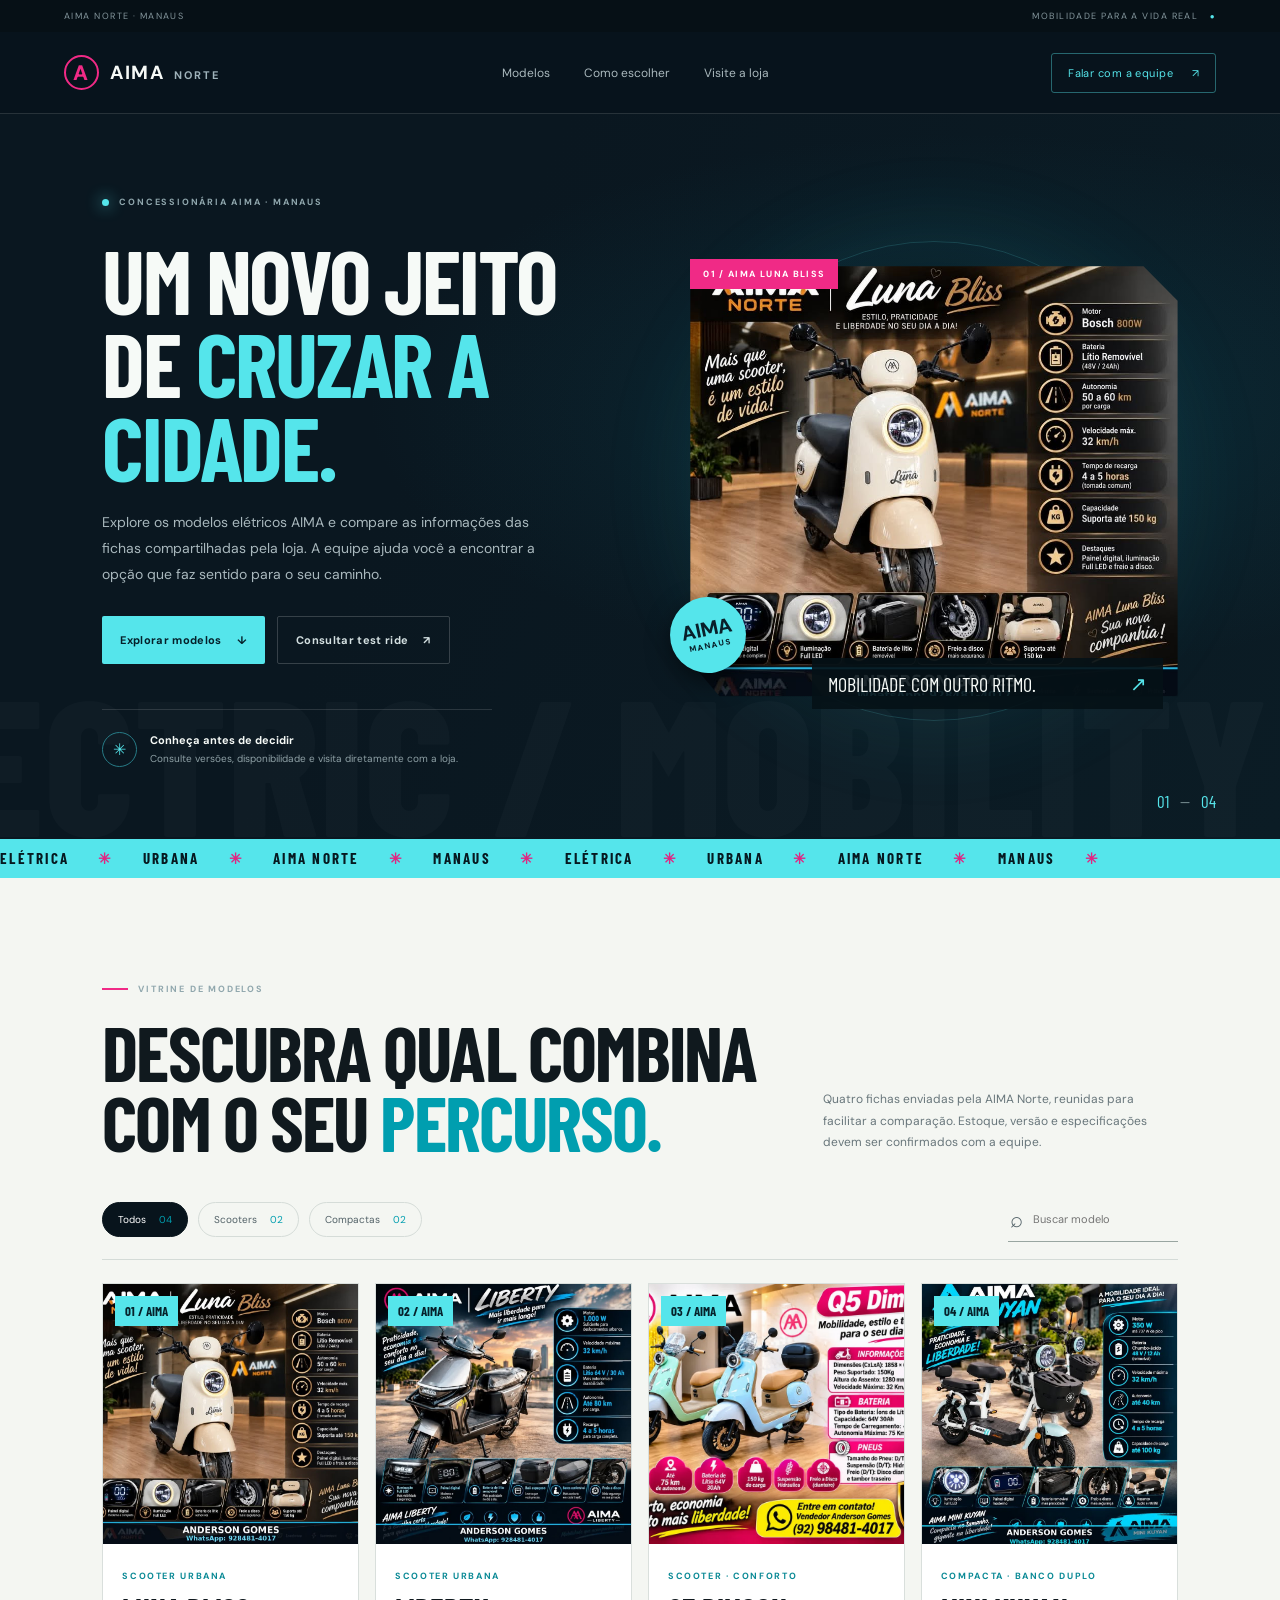
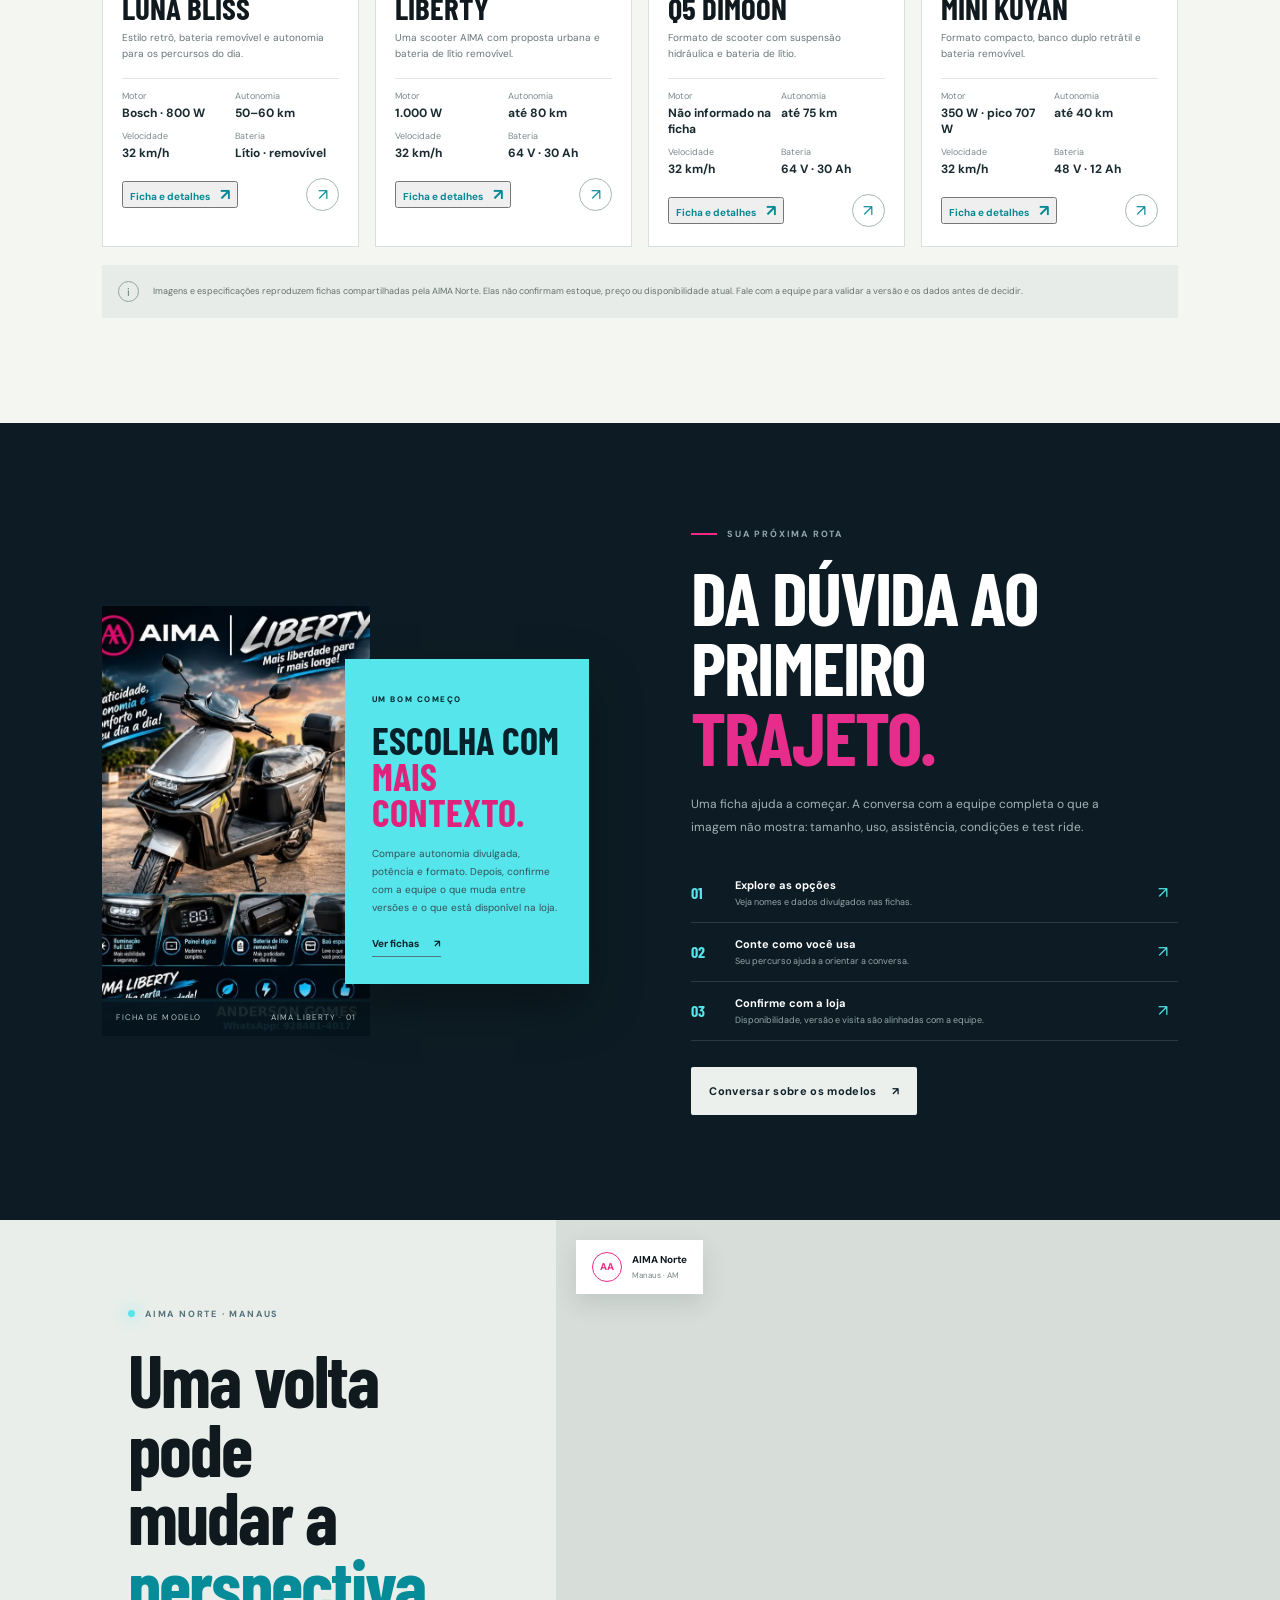
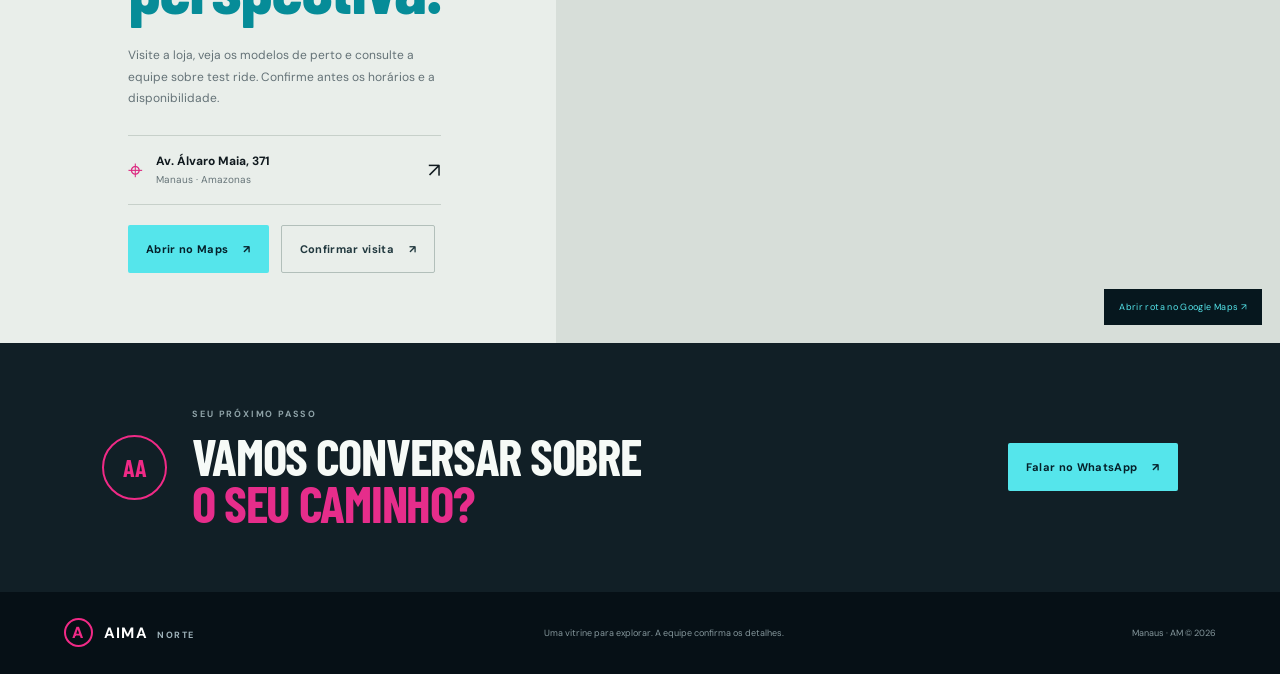
==== index.html @ de859f5a "Create AIMA Norte electric mobility catalog concept" ====
<!doctype html>
<html lang="pt-BR">
<head>
<meta charset="utf-8"><meta name="viewport" content="width=device-width, initial-scale=1"><meta name="theme-color" content="#08141c">
<title>AIMA Norte — mobilidade elétrica em Manaus</title><meta name="description" content="Conheça as fichas de modelos AIMA compartilhadas pela AIMA Norte em Manaus. Consulte especificações e confirme disponibilidade com a equipe.">
<link rel="preconnect" href="https://fonts.googleapis.com"><link rel="preconnect" href="https://fonts.gstatic.com" crossorigin><link href="https://fonts.googleapis.com/css2?family=Barlow+Condensed:wght@500;600;700;800&family=DM+Sans:wght@400;500;600;700&display=swap" rel="stylesheet"><link rel="stylesheet" href="styles.css">
</head><body>
<div class="topline"><span>AIMA NORTE · MANAUS</span><span>Mobilidade para a vida real <i>●</i></span></div>
<header class="nav"><a class="brand" href="#inicio" aria-label="AIMA Norte início"><span class="brand-mark">A</span><span>AIMA <b>NORTE</b></span></a><nav><a href="#modelos">Modelos</a><a href="#escolha">Como escolher</a><a href="#visite">Visite a loja</a></nav><a class="nav-cta" href="https://wa.me/5592986165018?text=Ol%C3%A1%2C%20vim%20pela%20vitrine%20da%20AIMA%20Norte%20e%20quero%20consultar%20os%20modelos." target="_blank" rel="noreferrer">Falar com a equipe <span>↗</span></a><button class="menu-toggle" aria-label="Abrir menu">☰</button></header>
<main>
<section class="hero" id="inicio"><div class="hero-copy"><div class="eyebrow"><span class="pulse"></span> CONCESSIONÁRIA AIMA · MANAUS</div><h1>Um novo jeito<br>de <em>cruzar a cidade.</em></h1><p>Explore os modelos elétricos AIMA e compare as informações das fichas compartilhadas pela loja. A equipe ajuda você a encontrar a opção que faz sentido para o seu caminho.</p><div class="hero-actions"><a class="button primary" href="#modelos">Explorar modelos <span>↓</span></a><a class="button quiet" href="https://wa.me/5592986165018?text=Ol%C3%A1%2C%20quero%20saber%20sobre%20test%20ride%20na%20AIMA%20Norte." target="_blank" rel="noreferrer">Consultar test ride <span>↗</span></a></div><div class="hero-proof"><div class="proof-icon">✳</div><div><b>Conheça antes de decidir</b><small>Consulte versões, disponibilidade e visita diretamente com a loja.</small></div></div></div><div class="hero-art"><div class="hero-orbit"></div><div class="hero-tag">01 / AIMA LUNA BLISS</div><img src="assets/aima-1.jpg" alt="Ficha ilustrada da scooter elétrica AIMA Luna Bliss enviada pela AIMA Norte"><div class="hero-caption"><span>Mobilidade com outro ritmo.</span><span>↗</span></div><div class="hero-stamp">AIMA<br><small>MANAUS</small></div></div><div class="hero-index">01 <span>—</span> 04</div></section>
<div class="ticker"><div>ELÉTRICA <b>✳</b> URBANA <b>✳</b> AIMA NORTE <b>✳</b> MANAUS <b>✳</b> ELÉTRICA <b>✳</b> URBANA <b>✳</b> AIMA NORTE <b>✳</b> MANAUS <b>✳</b></div></div>
<section class="models section" id="modelos"><div class="section-head"><div><div class="eyebrow"><span class="line"></span> VITRINE DE MODELOS</div><h2>Descubra qual combina<br>com o seu <em>percurso.</em></h2></div><p>Quatro fichas enviadas pela AIMA Norte, reunidas para facilitar a comparação. Estoque, versão e especificações devem ser confirmados com a equipe.</p></div><div class="filters" role="group" aria-label="Filtrar modelos"><button class="filter active" data-filter="all">Todos <span>04</span></button><button class="filter" data-filter="scooter">Scooters <span>02</span></button><button class="filter" data-filter="compacta">Compactas <span>02</span></button><label class="search"><span>⌕</span><input id="search" type="search" placeholder="Buscar modelo" aria-label="Buscar modelo"></label></div><div class="product-grid" id="product-grid"></div><div class="catalog-note"><span>i</span><p>Imagens e especificações reproduzem fichas compartilhadas pela AIMA Norte. Elas não confirmam estoque, preço ou disponibilidade atual. Fale com a equipe para validar a versão e os dados antes de decidir.</p></div></section>
<section class="compare section" id="escolha"><div class="compare-visual"><div class="compare-photo"><img src="assets/aima-2.jpg" alt="Ficha do modelo AIMA Liberty com imagem da scooter e características divulgadas"><div class="photo-label"><span>FICHA DE MODELO</span><span>AIMA LIBERTY · 01</span></div></div><div class="compare-card"><span class="mini-kicker">UM BOM COMEÇO</span><h3>Escolha com<br><em>mais contexto.</em></h3><p>Compare autonomia divulgada, potência e formato. Depois, confirme com a equipe o que muda entre versões e o que está disponível na loja.</p><a href="#modelos" class="text-link">Ver fichas <span>↗</span></a></div></div><div class="compare-copy"><div class="eyebrow"><span class="line"></span> SUA PRÓXIMA ROTA</div><h2>Da dúvida ao<br>primeiro <em>trajeto.</em></h2><p>Uma ficha ajuda a começar. A conversa com a equipe completa o que a imagem não mostra: tamanho, uso, assistência, condições e test ride.</p><div class="steps"><div class="step"><span>01</span><div><b>Explore as opções</b><small>Veja nomes e dados divulgados nas fichas.</small></div><span>↗</span></div><div class="step"><span>02</span><div><b>Conte como você usa</b><small>Seu percurso ajuda a orientar a conversa.</small></div><span>↗</span></div><div class="step"><span>03</span><div><b>Confirme com a loja</b><small>Disponibilidade, versão e visita são alinhadas com a equipe.</small></div><span>↗</span></div></div><a class="button dark" href="https://wa.me/5592986165018?text=Ol%C3%A1%2C%20estou%20comparando%20os%20modelos%20AIMA.%20Podem%20me%20ajudar%20a%20escolher%20uma%20op%C3%A7%C3%A3o%20para%20meu%20percurso%3F" target="_blank" rel="noreferrer">Conversar sobre os modelos <span>↗</span></a></div></section>
<section class="visit" id="visite"><div class="visit-copy"><div class="eyebrow"><span class="pulse"></span> AIMA NORTE · MANAUS</div><h2>Uma volta pode<br>mudar a <em>perspectiva.</em></h2><p>Visite a loja, veja os modelos de perto e consulte a equipe sobre test ride. Confirme antes os horários e a disponibilidade.</p><div class="address"><span class="pin">⌖</span><div><b>Av. Álvaro Maia, 371</b><small>Manaus · Amazonas</small></div><a href="https://www.google.com/maps/search/?api=1&query=AIMA+Norte+Motos+El%C3%A9tricas%2C+Av.+%C3%81lvaro+Maia%2C+371%2C+Manaus" target="_blank" rel="noreferrer" aria-label="Abrir rota no Google Maps">↗</a></div><div class="visit-actions"><a class="button primary" href="https://www.google.com/maps/search/?api=1&query=AIMA+Norte+Motos+El%C3%A9tricas%2C+Av.+%C3%81lvaro+Maia%2C+371%2C+Manaus" target="_blank" rel="noreferrer">Abrir no Maps <span>↗</span></a><a class="button outline" href="https://wa.me/5592986165018?text=Ol%C3%A1%2C%20gostaria%20de%20confirmar%20o%20endere%C3%A7o%20e%20os%20hor%C3%A1rios%20da%20loja." target="_blank" rel="noreferrer">Confirmar visita <span>↗</span></a></div></div><div class="map-panel"><iframe title="Mapa da região da AIMA Norte em Manaus" src="https://maps.google.com/maps?q=AIMA%20Norte%20Motos%20El%C3%A9tricas%2C%20Av.%20%C3%81lvaro%20Maia%20371%2C%20Manaus&t=&z=15&ie=UTF8&iwloc=&output=embed" loading="lazy" referrerpolicy="no-referrer-when-downgrade"></iframe><div class="map-marker"><span>AA</span><div><b>AIMA Norte</b><small>Manaus · AM</small></div></div><a class="map-link" target="_blank" rel="noreferrer" href="https://www.google.com/maps/search/?api=1&query=AIMA+Norte+Motos+El%C3%A9tricas%2C+Av.+%C3%81lvaro+Maia%2C+371%2C+Manaus">Abrir rota no Google Maps ↗</a></div></section>
<section class="last-call"><div class="last-symbol">AA</div><div><span class="eyebrow">SEU PRÓXIMO PASSO</span><h2>Vamos conversar sobre<br><em>o seu caminho?</em></h2></div><a class="button primary" href="https://wa.me/5592986165018?text=Ol%C3%A1%2C%20vim%20pela%20vitrine%20da%20AIMA%20Norte.%20Quero%20conhecer%20os%20modelos%20e%20confirmar%20a%20disponibilidade." target="_blank" rel="noreferrer">Falar no WhatsApp <span>↗</span></a></section>
</main><footer><a class="brand" href="#inicio"><span class="brand-mark">A</span><span>AIMA <b>NORTE</b></span></a><span>Uma vitrine para explorar. A equipe confirma os detalhes.</span><span>Manaus · AM © <span id="year"></span></span></footer><dialog id="model-dialog"><button class="dialog-close" aria-label="Fechar">×</button><div id="dialog-content"></div></dialog><script src="app.js"></script></body></html>
---- styles.css ----
:root{--ink:#10191e;--deep:#08141c;--cyan:#55e5eb;--pink:#f02a86;--paper:#f4f6f2;--muted:#a3b1b5;--line:rgba(255,255,255,.13);--font:'DM Sans',sans-serif;--display:'Barlow Condensed',sans-serif}*{box-sizing:border-box}html{scroll-behavior:smooth}body{margin:0;background:var(--deep);color:#f6faf7;font-family:var(--font);-webkit-font-smoothing:antialiased}a{color:inherit;text-decoration:none}button,input{font:inherit}.topline{height:32px;background:#061016;display:flex;justify-content:space-between;padding:0 5vw;align-items:center;color:#84969c;font-size:9px;letter-spacing:.16em;text-transform:uppercase}.topline i{color:var(--cyan);font-size:8px;margin-left:8px}.nav{height:82px;padding:0 5vw;display:flex;align-items:center;justify-content:space-between;border-bottom:1px solid var(--line);position:sticky;top:0;z-index:20;background:rgba(8,20,28,.93);backdrop-filter:blur(18px)}.brand{display:flex;gap:11px;align-items:center;font-weight:700;letter-spacing:.08em;font-size:19px}.brand b{color:#9fb3bb;font-size:11px;letter-spacing:.18em;margin-left:4px}.brand-mark{width:35px;height:35px;border:2px solid var(--pink);border-radius:50%;display:grid;place-items:center;color:var(--pink);font-weight:800;font-size:21px}.nav nav{display:flex;gap:34px;color:#a9b8bd;font-size:12px}.nav nav a:hover{color:var(--cyan)}.nav-cta{border:1px solid rgba(85,229,235,.4);padding:12px 16px;border-radius:3px;font-size:11px;color:var(--cyan);letter-spacing:.04em}.nav-cta span,.button span{margin-left:15px}.menu-toggle{display:none;background:none;border:0;color:white;font-size:24px}.hero{min-height:670px;padding:82px 8vw 72px;display:grid;grid-template-columns:1fr .93fr;gap:5vw;position:relative;overflow:hidden;align-items:center;background:radial-gradient(ellipse at 76% 40%,rgba(14,82,99,.3),transparent 44%),linear-gradient(115deg,#0a1720 35%,#0b1c25)}.hero:after{content:'ELECTRIC / MOBILITY';position:absolute;right:1vw;bottom:-.19em;font-family:var(--display);font-weight:800;font-size:clamp(80px,15vw,220px);color:rgba(255,255,255,.025);white-space:nowrap;pointer-events:none}.hero-copy{max-width:570px;z-index:1}.eyebrow{font-size:9px;letter-spacing:.2em;color:#90a7ad;display:flex;align-items:center;gap:10px;font-weight:700}.pulse{width:7px;height:7px;border-radius:50%;background:var(--cyan);box-shadow:0 0 15px var(--cyan)}.hero h1,.section h2,.compare-copy h2,.visit h2,.last-call h2{font-family:var(--display);font-weight:700;letter-spacing:-.025em;line-height:.93}.hero h1{font-size:clamp(62px,7vw,98px);margin:30px 0 22px;text-transform:uppercase}.hero h1 em,.section h2 em,.compare h3 em,.compare-copy h2 em,.visit h2 em,.last-call h2 em{font-style:normal;color:var(--cyan)}.hero-copy>p{max-width:465px;color:#a9b8bd;font-size:14px;line-height:1.85}.hero-actions,.visit-actions{display:flex;gap:12px;margin-top:28px;flex-wrap:wrap}.button{min-height:48px;padding:0 18px;display:inline-flex;align-items:center;justify-content:center;font-size:11px;font-weight:700;letter-spacing:.03em;border-radius:2px;transition:.2s ease}.button:hover{transform:translateY(-2px)}.primary{background:var(--cyan);color:#05202a}.quiet{color:#d4e0e1;border:1px solid rgba(255,255,255,.18)}.hero-proof{display:flex;align-items:center;gap:13px;margin-top:45px;padding-top:22px;border-top:1px solid var(--line);max-width:390px}.proof-icon{width:35px;height:35px;border-radius:50%;border:1px solid #277b86;color:var(--cyan);display:grid;place-items:center}.hero-proof b,.hero-proof small{display:block}.hero-proof b{font-size:11px}.hero-proof small{font-size:10px;color:#8fa1a6;margin-top:5px}.hero-art{position:relative;min-height:480px;display:flex;align-items:center;justify-content:center}.hero-orbit{position:absolute;width:min(38vw,480px);aspect-ratio:1;border:1px solid rgba(85,229,235,.19);border-radius:50%;box-shadow:0 0 100px rgba(40,195,206,.12),inset 0 0 80px rgba(40,195,206,.08)}.hero-art img{position:relative;z-index:1;width:min(100%,560px);height:430px;object-fit:cover;object-position:25% 42%;border-radius:3px;clip-path:polygon(0 0,93% 0,100% 8%,100% 100%,6% 100%,0 92%);box-shadow:0 25px 80px #0009}.hero-tag{position:absolute;left:0;top:18px;z-index:2;background:var(--pink);color:#fff;padding:9px 13px;font-size:9px;letter-spacing:.15em;font-weight:700}.hero-caption{position:absolute;z-index:2;bottom:12px;right:3%;width:72%;padding:13px 16px;background:rgba(5,17,23,.9);display:flex;justify-content:space-between;align-items:center;font-family:var(--display);font-size:20px;text-transform:uppercase}.hero-caption span+span{color:var(--cyan)}.hero-stamp{position:absolute;bottom:48px;left:-20px;z-index:3;width:76px;height:76px;border-radius:50%;background:var(--cyan);color:#09202a;display:grid;align-content:center;justify-items:center;font-weight:800;font-size:20px;line-height:.8;transform:rotate(-12deg);box-shadow:0 8px 25px #0008}.hero-stamp small{font-size:8px;letter-spacing:.15em;margin-top:5px}.hero-index{position:absolute;right:5vw;bottom:28px;font-family:var(--display);font-size:17px;color:var(--cyan)}.hero-index span{color:#71868c;margin:0 8px}.ticker{overflow:hidden;background:var(--cyan);color:#061920;height:39px;display:flex;align-items:center;font-family:var(--display);font-size:15px;letter-spacing:.15em;font-weight:700;white-space:nowrap}.ticker div{min-width:200%;animation:marquee 26s linear infinite}.ticker b{margin:0 24px;color:#df2783}@keyframes marquee{to{transform:translateX(-50%)}}.section{padding:105px 8vw}.models{background:var(--paper);color:var(--ink)}.section-head{display:flex;justify-content:space-between;align-items:end;gap:35px}.line{width:26px;height:2px;background:var(--pink)}.section h2{font-size:clamp(50px,6vw,76px);margin:22px 0 0;text-transform:uppercase}.section h2 em{color:#009eaf}.section-head>p{max-width:355px;color:#68767b;font-size:12px;line-height:1.8;margin-bottom:4px}.filters{display:flex;align-items:center;gap:10px;margin:40px 0 23px;border-bottom:1px solid #d4dbd7;padding-bottom:17px}.filter{border:1px solid #d5dcd8;background:transparent;border-radius:30px;padding:10px 15px;font-size:10px;color:#526167;cursor:pointer}.filter.active{background:var(--deep);color:white;border-color:var(--deep)}.filter span{color:#009eaf;margin-left:10px}.search{margin-left:auto;display:flex;align-items:center;gap:8px;border-bottom:1px solid #99a6a1;padding:7px 2px;color:#526167}.search span{font-size:22px}.search input{background:none;border:0;outline:0;width:145px;font-size:11px;color:var(--ink)}.product-grid{display:grid;grid-template-columns:repeat(4,minmax(0,1fr));gap:16px}.product{background:#fff;border:1px solid #d9dfdc;position:relative;transition:transform .25s,box-shadow .25s;min-width:0}.product:hover{transform:translateY(-5px);box-shadow:0 16px 35px #10212a18}.product-image{height:260px;position:relative;overflow:hidden;background:#101e25;cursor:pointer}.product-image img{width:100%;height:100%;object-fit:cover;object-position:center;transition:transform .5s}.product:hover .product-image img{transform:scale(1.035)}.product-index{position:absolute;left:12px;top:12px;background:var(--cyan);color:#06212a;padding:7px 10px;font-family:var(--display);font-weight:700;font-size:13px}.product-body{padding:19px}.product-body .model-type{font-size:9px;letter-spacing:.18em;text-transform:uppercase;color:#0b8a96;font-weight:700}.product-body h3{font-family:var(--display);text-transform:uppercase;font-size:31px;line-height:.94;margin:9px 0 8px}.product-body>p{font-size:10px;line-height:1.6;color:#68767b;min-height:32px;margin:0}.spec-list{border-top:1px solid #e1e6e3;margin-top:16px;padding-top:11px;display:grid;grid-template-columns:1fr 1fr;gap:9px}.spec{font-size:9px;color:#7c898d}.spec b{display:block;font-size:12px;color:#1a2b31;margin-top:3px}.product-actions{display:flex;align-items:center;justify-content:space-between;margin-top:17px}.product-link{font-size:10px;font-weight:700;color:#078895}.product-link span{font-size:16px;margin-left:8px}.compare-button{width:33px;height:33px;border-radius:50%;background:white;border:1px solid #a9b6b1;color:#0a8c98;cursor:pointer}.catalog-note{display:flex;gap:14px;padding:16px;background:#e7ece8;margin-top:18px;align-items:center}.catalog-note>span{width:21px;height:21px;display:grid;place-items:center;border:1px solid #94a39e;border-radius:50%;font-size:11px;color:#657570;flex:none}.catalog-note p{font-size:9px;line-height:1.6;color:#65716d;margin:0}.compare{background:#0d1c24;color:white;display:grid;grid-template-columns:1fr 1fr;gap:8vw;align-items:center}.compare-visual{display:grid;grid-template-columns:1.1fr .9fr;align-items:center;position:relative}.compare-photo{height:430px;position:relative;overflow:hidden;background:#142c35}.compare-photo img{width:100%;height:100%;object-fit:cover;object-position:15% center}.photo-label{position:absolute;bottom:0;left:0;right:0;background:#07161eea;padding:14px;display:flex;justify-content:space-between;color:#b5c5c7;font-size:8px;letter-spacing:.14em}.compare-card{background:var(--cyan);color:#06212a;padding:27px;margin-left:-25px;z-index:2;box-shadow:0 22px 50px #0005}.mini-kicker{font-size:8px;letter-spacing:.19em;font-weight:700}.compare h3{font-family:var(--display);font-size:38px;line-height:.95;text-transform:uppercase;margin:15px 0}.compare h3 em{color:#df237c}.compare-card p{font-size:10px;line-height:1.8;color:#345158}.text-link{display:inline-flex;margin-top:10px;font-size:10px;font-weight:700;border-bottom:1px solid #4b7880;padding-bottom:6px}.text-link span{margin-left:15px}.compare-copy .eyebrow{color:#95a8ad}.compare-copy h2{font-size:clamp(53px,6vw,75px);margin:22px 0}.compare-copy h2 em,.last-call h2 em{color:#e62d8b}.compare-copy>p{font-size:12px;line-height:1.85;color:#a3b2b5;max-width:420px}.steps{margin:26px 0}.step{display:grid;grid-template-columns:32px 1fr 20px;align-items:center;gap:12px;padding:14px 0;border-bottom:1px solid var(--line)}.step>span:first-child{font-family:var(--display);font-weight:700;color:var(--cyan);font-size:16px}.step b,.step small{display:block}.step b{font-size:11px}.step small{font-size:9px;color:#95a6aa;margin-top:4px}.step>span:last-child{color:var(--cyan)}.dark{background:#ebf0ed;color:#10232b}.visit{display:grid;grid-template-columns:.85fr 1.15fr;min-height:540px;background:#e9eeea;color:var(--ink)}.visit-copy{padding:88px 9vw 70px 10vw}.visit-copy .eyebrow{color:#547078}.visit h2{font-size:clamp(53px,6vw,74px);margin:25px 0}.visit h2 em{color:#068c98}.visit-copy>p{font-size:12px;line-height:1.8;color:#647277;max-width:390px}.address{display:flex;align-items:center;gap:13px;border-top:1px solid #c7d0ca;border-bottom:1px solid #c7d0ca;padding:17px 0;margin-top:25px;max-width:390px}.pin{font-size:26px;color:#db267f}.address b,.address small{display:block}.address b{font-size:12px}.address small{font-size:10px;color:#667478;margin-top:4px}.address>a{margin-left:auto;font-size:20px}.visit-actions{margin-top:20px}.outline{border:1px solid #b2bfba;color:#21383e}.map-panel{position:relative;min-height:430px;background:#d7ded9;overflow:hidden}.map-panel iframe{width:100%;height:100%;border:0;position:absolute;inset:0;filter:grayscale(.9) contrast(.94)}.map-marker{position:absolute;top:20px;left:20px;background:#fff;padding:12px 16px;display:flex;align-items:center;gap:10px;box-shadow:0 9px 25px #152a2b22}.map-marker>span{width:30px;height:30px;border:1px solid var(--pink);border-radius:50%;display:grid;place-items:center;color:var(--pink);font-weight:700;font-size:10px}.map-marker b,.map-marker small{display:block}.map-marker b{font-size:10px}.map-marker small{font-size:8px;color:#768285;margin-top:4px}.map-link{position:absolute;bottom:18px;right:18px;background:#06171e;color:var(--cyan);padding:12px 15px;font-size:9px;letter-spacing:.04em}.last-call{padding:65px 8vw;display:flex;align-items:center;gap:25px;background:#111f26}.last-symbol{width:65px;height:65px;border-radius:50%;border:2px solid var(--pink);display:grid;place-items:center;color:var(--pink);font-family:var(--display);font-weight:700;font-size:24px;flex:none}.last-call>div:nth-child(2){flex:1}.last-call .eyebrow{color:#8fa3a8}.last-call h2{font-size:clamp(37px,4vw,55px);text-transform:uppercase;margin:12px 0 0}.last-call .button{flex:none}footer{height:82px;padding:0 5vw;display:flex;justify-content:space-between;align-items:center;background:#061016;color:#85979c;font-size:9px}footer .brand{color:white;font-size:15px}footer .brand-mark{width:29px;height:29px;font-size:16px}footer .brand b{font-size:9px}dialog{border:0;padding:0;width:min(900px,calc(100% - 30px));max-height:92vh;overflow:auto;background:#f4f6f2;color:#10212a}dialog::backdrop{background:#02090edb;backdrop-filter:blur(5px)}.dialog-close{position:sticky;top:10px;margin:10px 10px -45px auto;z-index:2;width:36px;height:36px;border:0;border-radius:50%;background:#091a21;color:white;font-size:24px;display:block;cursor:pointer}.dialog-layout{display:grid;grid-template-columns:.9fr 1.1fr}.dialog-layout>img{width:100%;height:100%;max-height:620px;object-fit:cover;background:#07141b}.dialog-info{padding:50px 35px}.dialog-info h2{font:700 48px/.92 var(--display);text-transform:uppercase;margin:13px 0}.dialog-info>p{font-size:12px;line-height:1.7;color:#607074}.dialog-specs{display:grid;grid-template-columns:1fr 1fr;gap:10px;margin:22px 0}.dialog-specs div{padding:12px;background:#e7ece8;font-size:9px;color:#637276}.dialog-specs b{display:block;color:#162930;font-size:12px;margin-top:5px}.toast{position:fixed;bottom:25px;left:50%;transform:translate(-50%,20px);opacity:0;background:#e4f7f4;color:#08252b;padding:12px 18px;font-size:11px;z-index:50;transition:.2s;pointer-events:none}.toast.show{opacity:1;transform:translate(-50%,0)}.empty{grid-column:1/-1;padding:40px;text-align:center;color:#617076;font-size:12px}
@media(max-width:1050px){.product-grid{grid-template-columns:repeat(2,minmax(0,1fr))}.product-image{height:340px}.hero{padding-left:6vw;padding-right:6vw}.section{padding-left:6vw;padding-right:6vw}.compare{gap:5vw}.compare-visual{grid-template-columns:1fr}.compare-card{margin:-70px 0 0 15%;width:85%}.compare-photo{height:350px}.visit-copy{padding-left:7vw;padding-right:5vw}}
@media(max-width:700px){.topline{padding:0 5vw;font-size:7px}.topline span+span{display:none}.nav{height:64px;padding:0 5vw}.nav nav,.nav-cta{display:none}.menu-toggle{display:block}.nav.menu-open nav{display:flex;position:absolute;top:64px;left:0;right:0;background:#0a1820;padding:18px 5vw;flex-direction:column;gap:18px;border-bottom:1px solid var(--line)}.hero{padding:58px 6vw 53px;grid-template-columns:1fr;gap:20px;min-height:auto}.hero h1{font-size:clamp(58px,15vw,82px);margin:24px 0 16px}.hero-copy>p{font-size:12px}.hero-actions{gap:8px}.button{font-size:10px;min-height:45px;padding:0 13px}.hero-proof{margin-top:27px}.hero-art{min-height:310px;margin-top:13px}.hero-art img{height:300px;width:100%;object-position:26% center}.hero-orbit{width:77vw}.hero-caption{bottom:0;right:0;width:82%;font-size:17px}.hero-stamp{left:0;bottom:31px;width:62px;height:62px;font-size:16px}.hero-tag{top:2px;left:2px}.hero-index{right:6vw;bottom:12px}.ticker{height:34px;font-size:13px}.section{padding:70px 6vw}.section-head{display:block}.section h2{font-size:clamp(48px,12vw,66px)}.section-head>p{margin-top:18px;font-size:11px}.filters{margin-top:28px;gap:7px;flex-wrap:wrap}.filter{padding:8px 10px;font-size:9px}.filter span{margin-left:4px}.search{width:100%;order:2;margin:8px 0 0}.search input{width:100%}.product-grid{grid-template-columns:1fr;gap:14px}.product-image{height:auto;aspect-ratio:1/1}.product-body{padding:17px}.product-body h3{font-size:33px}.product-body>p{min-height:0}.compare{grid-template-columns:1fr;padding:70px 6vw;gap:45px}.compare-visual{grid-template-columns:1fr}.compare-photo{height:310px}.compare-card{width:88%;margin:-60px 0 0 12%;padding:24px}.compare h3{font-size:35px}.compare-copy h2{font-size:58px}.visit{grid-template-columns:1fr}.visit-copy{padding:66px 6vw}.visit h2{font-size:58px}.map-panel{min-height:320px}.last-call{padding:52px 6vw;display:grid;grid-template-columns:55px 1fr;gap:16px}.last-symbol{width:52px;height:52px;font-size:19px}.last-call h2{font-size:38px}.last-call>.button{grid-column:1/-1;width:100%;margin-top:8px}footer{height:auto;min-height:95px;padding:20px 6vw;display:grid;grid-template-columns:1fr 1fr;gap:13px}footer>span:nth-child(2){grid-column:1/-1;grid-row:2}footer>span:last-child{text-align:right}.dialog-layout{grid-template-columns:1fr}.dialog-layout>img{height:auto;max-height:none;aspect-ratio:1/1;object-fit:cover}.dialog-info{padding:28px 22px}.dialog-info h2{font-size:40px}}
@media(prefers-reduced-motion:reduce){*,*::before,*::after{scroll-behavior:auto!important;animation-duration:.01ms!important;animation-iteration-count:1!important;transition-duration:.01ms!important}}
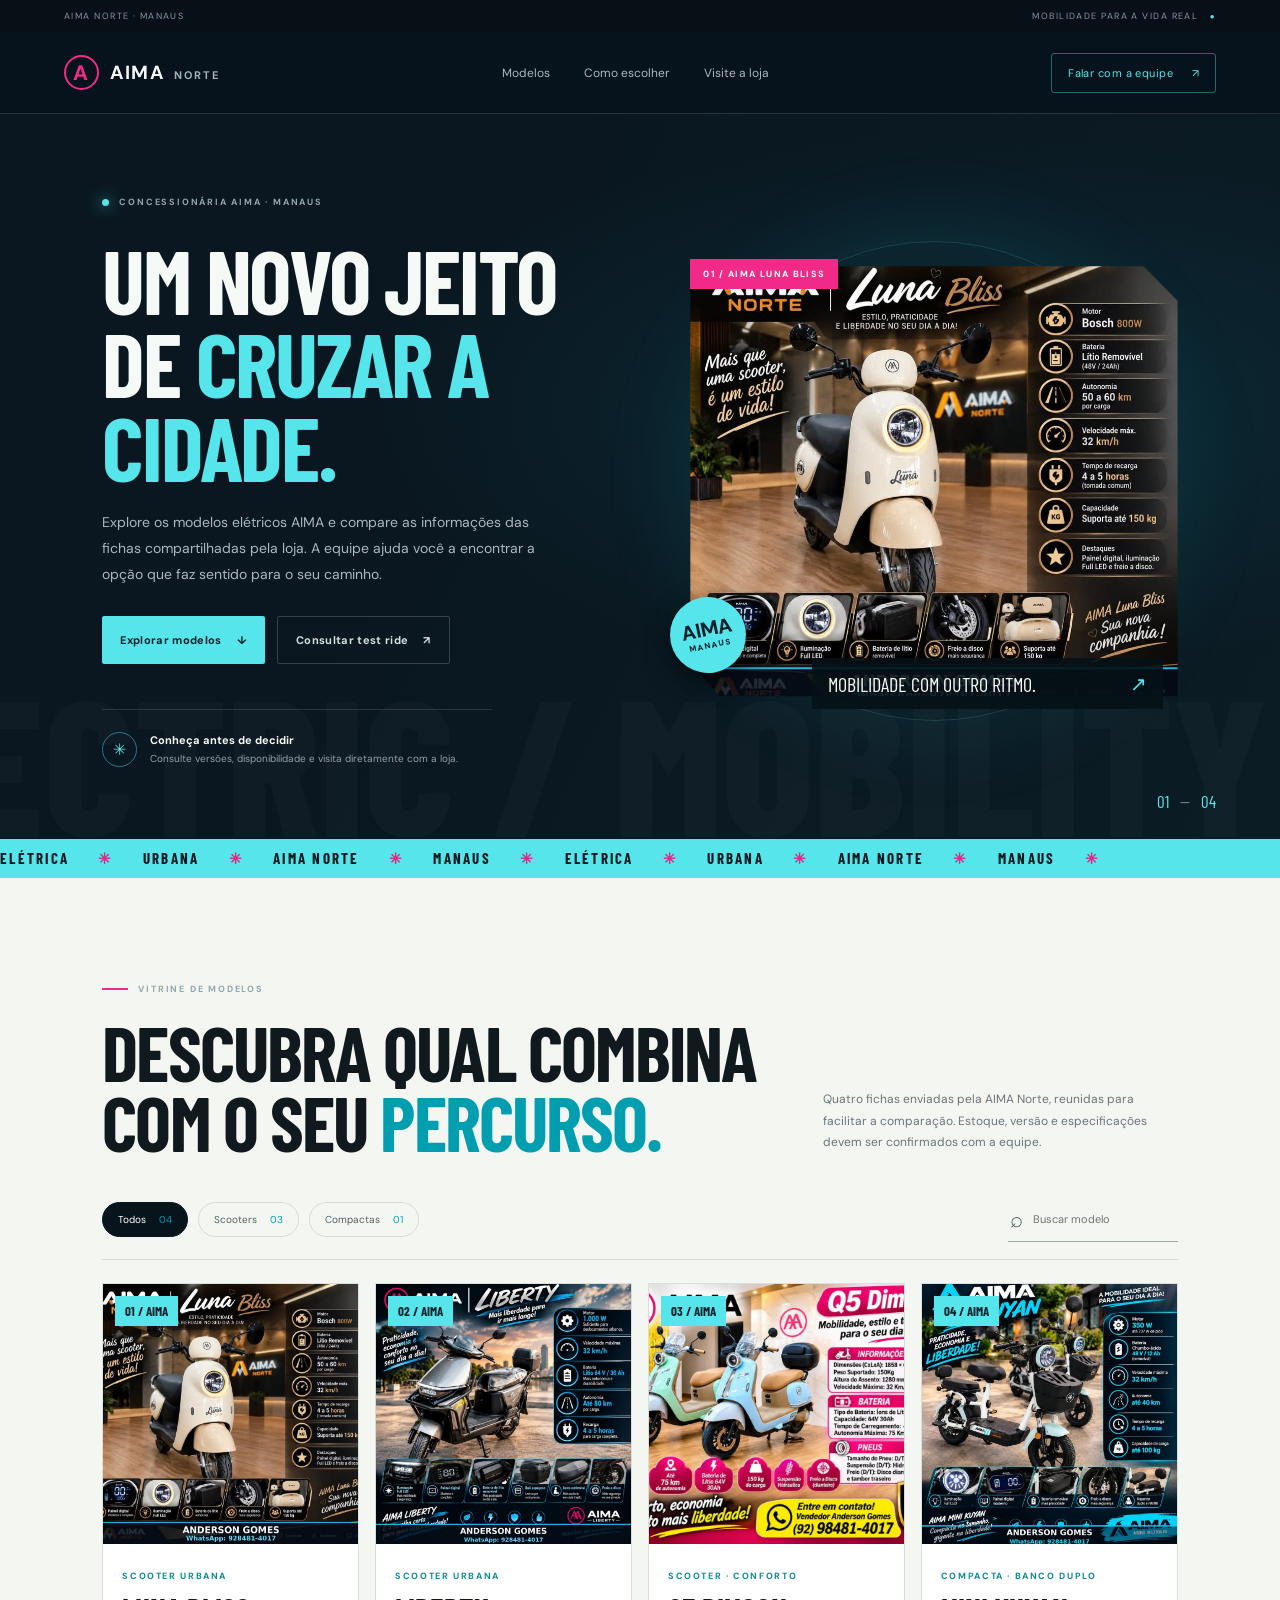
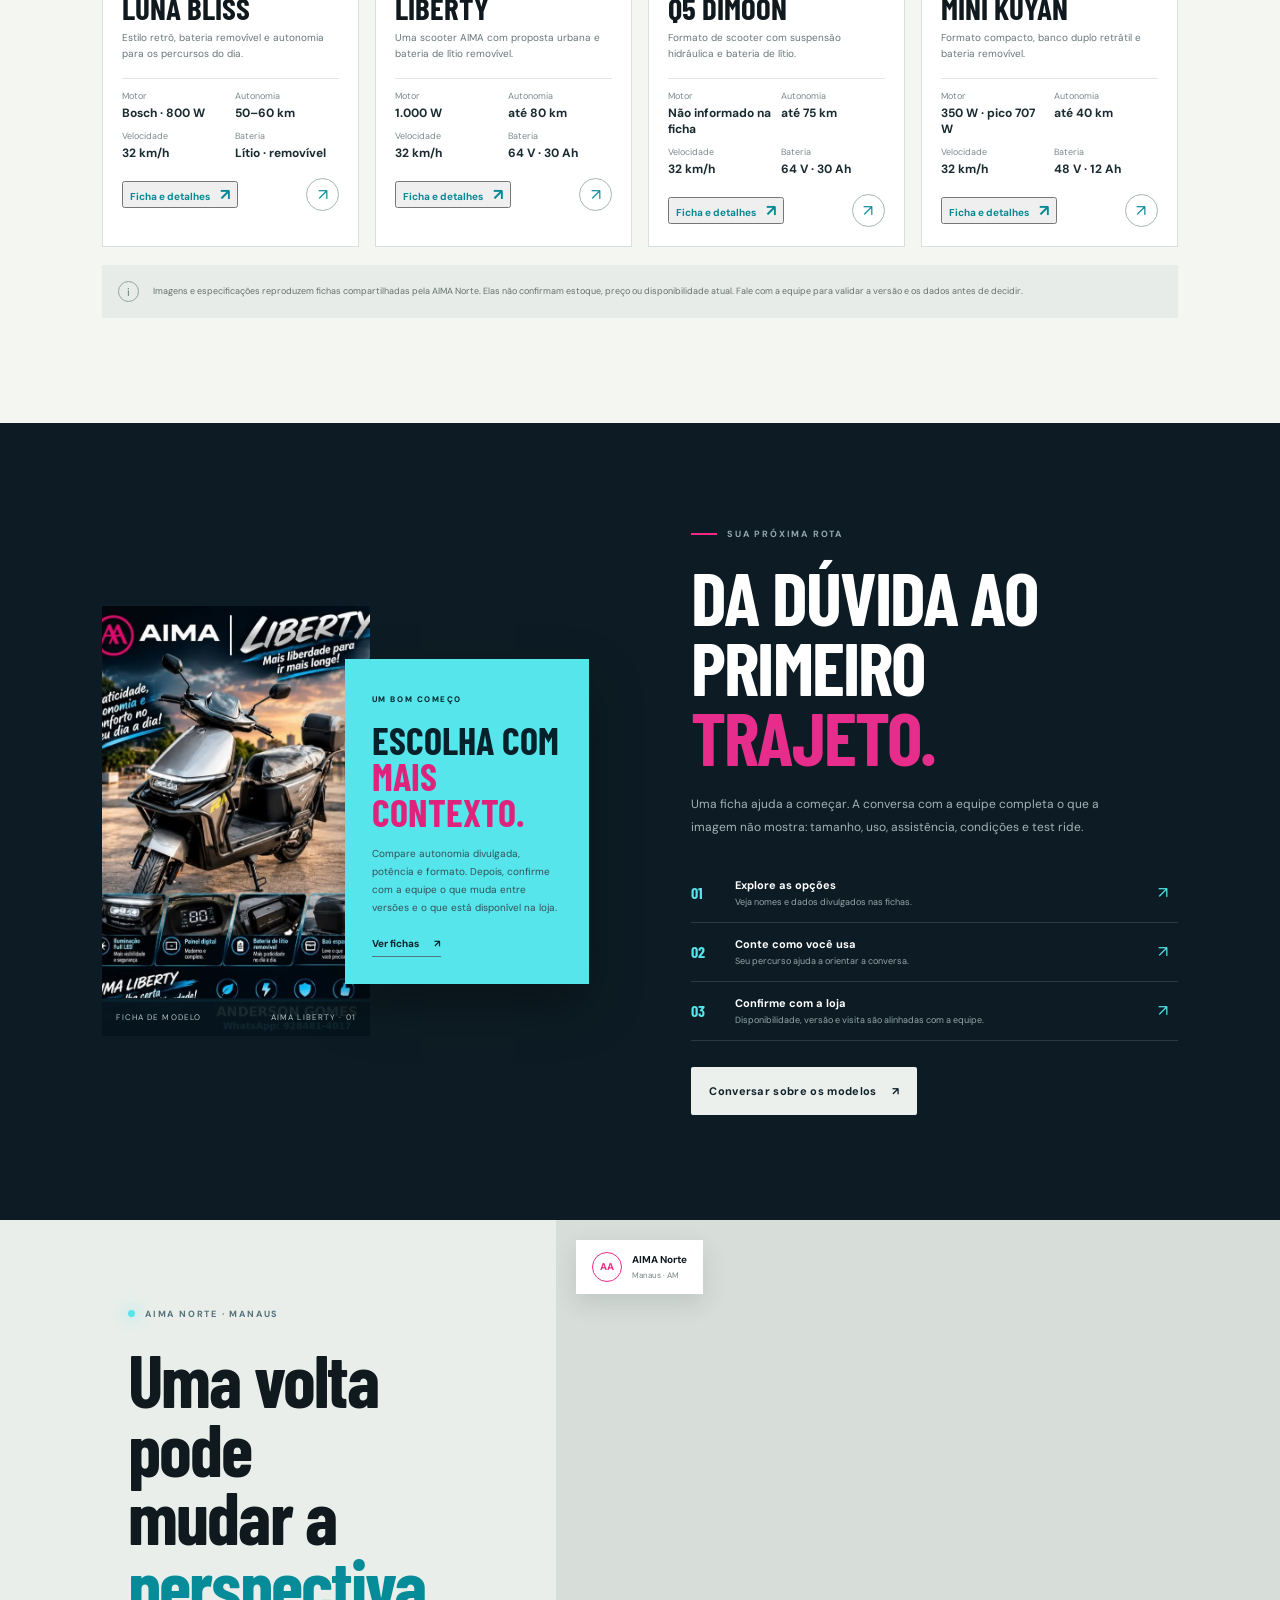
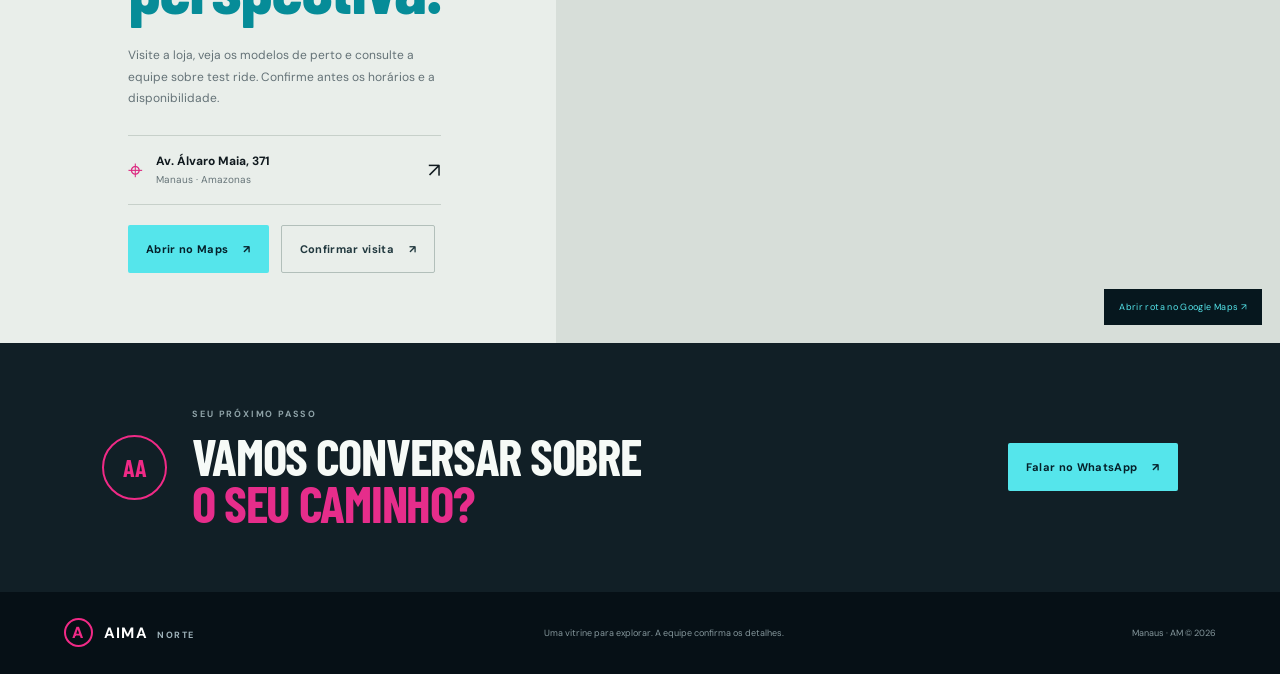
==== commit 2cbdf406: "Fix catalog filter counts" ====
--- a/index.html
+++ b/index.html
@@ -10,7 +10,7 @@
 <main>
 <section class="hero" id="inicio"><div class="hero-copy"><div class="eyebrow"><span class="pulse"></span> CONCESSIONÁRIA AIMA · MANAUS</div><h1>Um novo jeito<br>de <em>cruzar a cidade.</em></h1><p>Explore os modelos elétricos AIMA e compare as informações das fichas compartilhadas pela loja. A equipe ajuda você a encontrar a opção que faz sentido para o seu caminho.</p><div class="hero-actions"><a class="button primary" href="#modelos">Explorar modelos <span>↓</span></a><a class="button quiet" href="https://wa.me/5592986165018?text=Ol%C3%A1%2C%20quero%20saber%20sobre%20test%20ride%20na%20AIMA%20Norte." target="_blank" rel="noreferrer">Consultar test ride <span>↗</span></a></div><div class="hero-proof"><div class="proof-icon">✳</div><div><b>Conheça antes de decidir</b><small>Consulte versões, disponibilidade e visita diretamente com a loja.</small></div></div></div><div class="hero-art"><div class="hero-orbit"></div><div class="hero-tag">01 / AIMA LUNA BLISS</div><img src="assets/aima-1.jpg" alt="Ficha ilustrada da scooter elétrica AIMA Luna Bliss enviada pela AIMA Norte"><div class="hero-caption"><span>Mobilidade com outro ritmo.</span><span>↗</span></div><div class="hero-stamp">AIMA<br><small>MANAUS</small></div></div><div class="hero-index">01 <span>—</span> 04</div></section>
 <div class="ticker"><div>ELÉTRICA <b>✳</b> URBANA <b>✳</b> AIMA NORTE <b>✳</b> MANAUS <b>✳</b> ELÉTRICA <b>✳</b> URBANA <b>✳</b> AIMA NORTE <b>✳</b> MANAUS <b>✳</b></div></div>
-<section class="models section" id="modelos"><div class="section-head"><div><div class="eyebrow"><span class="line"></span> VITRINE DE MODELOS</div><h2>Descubra qual combina<br>com o seu <em>percurso.</em></h2></div><p>Quatro fichas enviadas pela AIMA Norte, reunidas para facilitar a comparação. Estoque, versão e especificações devem ser confirmados com a equipe.</p></div><div class="filters" role="group" aria-label="Filtrar modelos"><button class="filter active" data-filter="all">Todos <span>04</span></button><button class="filter" data-filter="scooter">Scooters <span>02</span></button><button class="filter" data-filter="compacta">Compactas <span>02</span></button><label class="search"><span>⌕</span><input id="search" type="search" placeholder="Buscar modelo" aria-label="Buscar modelo"></label></div><div class="product-grid" id="product-grid"></div><div class="catalog-note"><span>i</span><p>Imagens e especificações reproduzem fichas compartilhadas pela AIMA Norte. Elas não confirmam estoque, preço ou disponibilidade atual. Fale com a equipe para validar a versão e os dados antes de decidir.</p></div></section>
+<section class="models section" id="modelos"><div class="section-head"><div><div class="eyebrow"><span class="line"></span> VITRINE DE MODELOS</div><h2>Descubra qual combina<br>com o seu <em>percurso.</em></h2></div><p>Quatro fichas enviadas pela AIMA Norte, reunidas para facilitar a comparação. Estoque, versão e especificações devem ser confirmados com a equipe.</p></div><div class="filters" role="group" aria-label="Filtrar modelos"><button class="filter active" data-filter="all">Todos <span>04</span></button><button class="filter" data-filter="scooter">Scooters <span>03</span></button><button class="filter" data-filter="compacta">Compactas <span>01</span></button><label class="search"><span>⌕</span><input id="search" type="search" placeholder="Buscar modelo" aria-label="Buscar modelo"></label></div><div class="product-grid" id="product-grid"></div><div class="catalog-note"><span>i</span><p>Imagens e especificações reproduzem fichas compartilhadas pela AIMA Norte. Elas não confirmam estoque, preço ou disponibilidade atual. Fale com a equipe para validar a versão e os dados antes de decidir.</p></div></section>
 <section class="compare section" id="escolha"><div class="compare-visual"><div class="compare-photo"><img src="assets/aima-2.jpg" alt="Ficha do modelo AIMA Liberty com imagem da scooter e características divulgadas"><div class="photo-label"><span>FICHA DE MODELO</span><span>AIMA LIBERTY · 01</span></div></div><div class="compare-card"><span class="mini-kicker">UM BOM COMEÇO</span><h3>Escolha com<br><em>mais contexto.</em></h3><p>Compare autonomia divulgada, potência e formato. Depois, confirme com a equipe o que muda entre versões e o que está disponível na loja.</p><a href="#modelos" class="text-link">Ver fichas <span>↗</span></a></div></div><div class="compare-copy"><div class="eyebrow"><span class="line"></span> SUA PRÓXIMA ROTA</div><h2>Da dúvida ao<br>primeiro <em>trajeto.</em></h2><p>Uma ficha ajuda a começar. A conversa com a equipe completa o que a imagem não mostra: tamanho, uso, assistência, condições e test ride.</p><div class="steps"><div class="step"><span>01</span><div><b>Explore as opções</b><small>Veja nomes e dados divulgados nas fichas.</small></div><span>↗</span></div><div class="step"><span>02</span><div><b>Conte como você usa</b><small>Seu percurso ajuda a orientar a conversa.</small></div><span>↗</span></div><div class="step"><span>03</span><div><b>Confirme com a loja</b><small>Disponibilidade, versão e visita são alinhadas com a equipe.</small></div><span>↗</span></div></div><a class="button dark" href="https://wa.me/5592986165018?text=Ol%C3%A1%2C%20estou%20comparando%20os%20modelos%20AIMA.%20Podem%20me%20ajudar%20a%20escolher%20uma%20op%C3%A7%C3%A3o%20para%20meu%20percurso%3F" target="_blank" rel="noreferrer">Conversar sobre os modelos <span>↗</span></a></div></section>
 <section class="visit" id="visite"><div class="visit-copy"><div class="eyebrow"><span class="pulse"></span> AIMA NORTE · MANAUS</div><h2>Uma volta pode<br>mudar a <em>perspectiva.</em></h2><p>Visite a loja, veja os modelos de perto e consulte a equipe sobre test ride. Confirme antes os horários e a disponibilidade.</p><div class="address"><span class="pin">⌖</span><div><b>Av. Álvaro Maia, 371</b><small>Manaus · Amazonas</small></div><a href="https://www.google.com/maps/search/?api=1&query=AIMA+Norte+Motos+El%C3%A9tricas%2C+Av.+%C3%81lvaro+Maia%2C+371%2C+Manaus" target="_blank" rel="noreferrer" aria-label="Abrir rota no Google Maps">↗</a></div><div class="visit-actions"><a class="button primary" href="https://www.google.com/maps/search/?api=1&query=AIMA+Norte+Motos+El%C3%A9tricas%2C+Av.+%C3%81lvaro+Maia%2C+371%2C+Manaus" target="_blank" rel="noreferrer">Abrir no Maps <span>↗</span></a><a class="button outline" href="https://wa.me/5592986165018?text=Ol%C3%A1%2C%20gostaria%20de%20confirmar%20o%20endere%C3%A7o%20e%20os%20hor%C3%A1rios%20da%20loja." target="_blank" rel="noreferrer">Confirmar visita <span>↗</span></a></div></div><div class="map-panel"><iframe title="Mapa da região da AIMA Norte em Manaus" src="https://maps.google.com/maps?q=AIMA%20Norte%20Motos%20El%C3%A9tricas%2C%20Av.%20%C3%81lvaro%20Maia%20371%2C%20Manaus&t=&z=15&ie=UTF8&iwloc=&output=embed" loading="lazy" referrerpolicy="no-referrer-when-downgrade"></iframe><div class="map-marker"><span>AA</span><div><b>AIMA Norte</b><small>Manaus · AM</small></div></div><a class="map-link" target="_blank" rel="noreferrer" href="https://www.google.com/maps/search/?api=1&query=AIMA+Norte+Motos+El%C3%A9tricas%2C+Av.+%C3%81lvaro+Maia%2C+371%2C+Manaus">Abrir rota no Google Maps ↗</a></div></section>
 <section class="last-call"><div class="last-symbol">AA</div><div><span class="eyebrow">SEU PRÓXIMO PASSO</span><h2>Vamos conversar sobre<br><em>o seu caminho?</em></h2></div><a class="button primary" href="https://wa.me/5592986165018?text=Ol%C3%A1%2C%20vim%20pela%20vitrine%20da%20AIMA%20Norte.%20Quero%20conhecer%20os%20modelos%20e%20confirmar%20a%20disponibilidade." target="_blank" rel="noreferrer">Falar no WhatsApp <span>↗</span></a></section>
